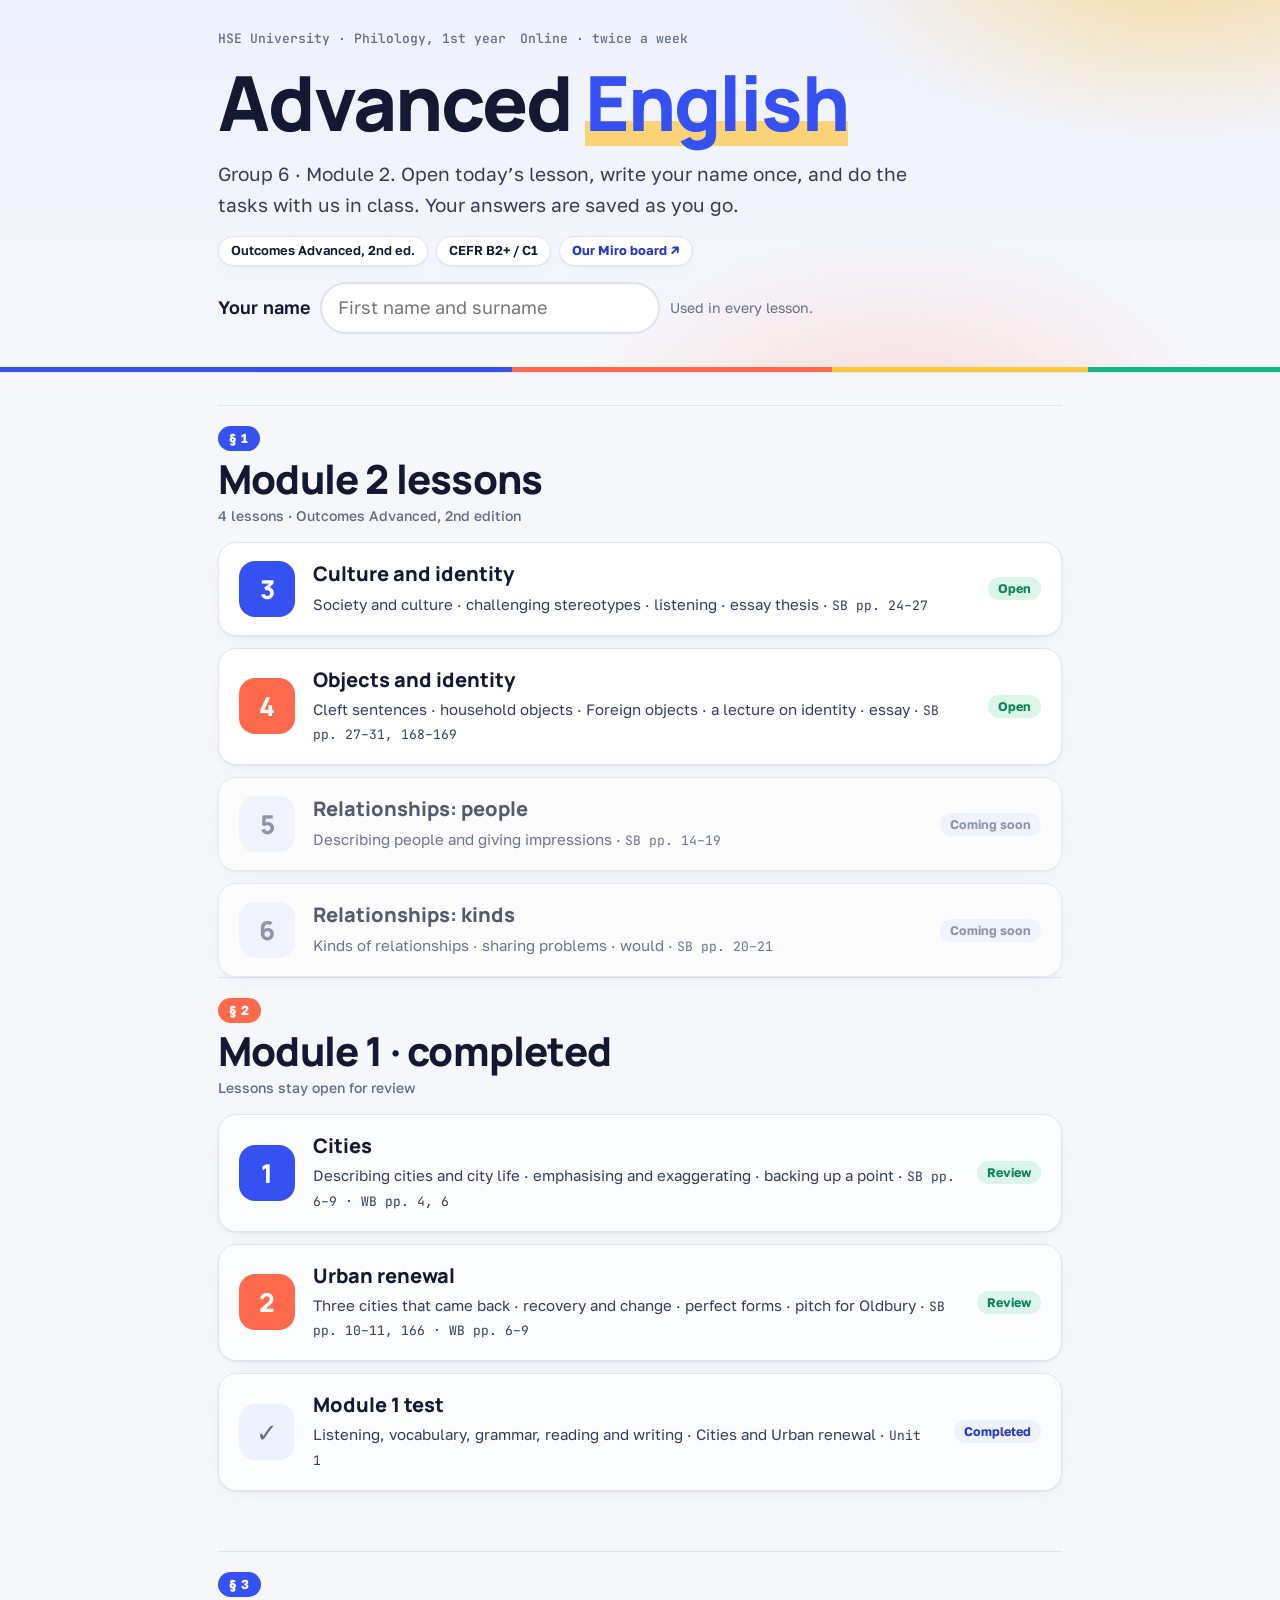
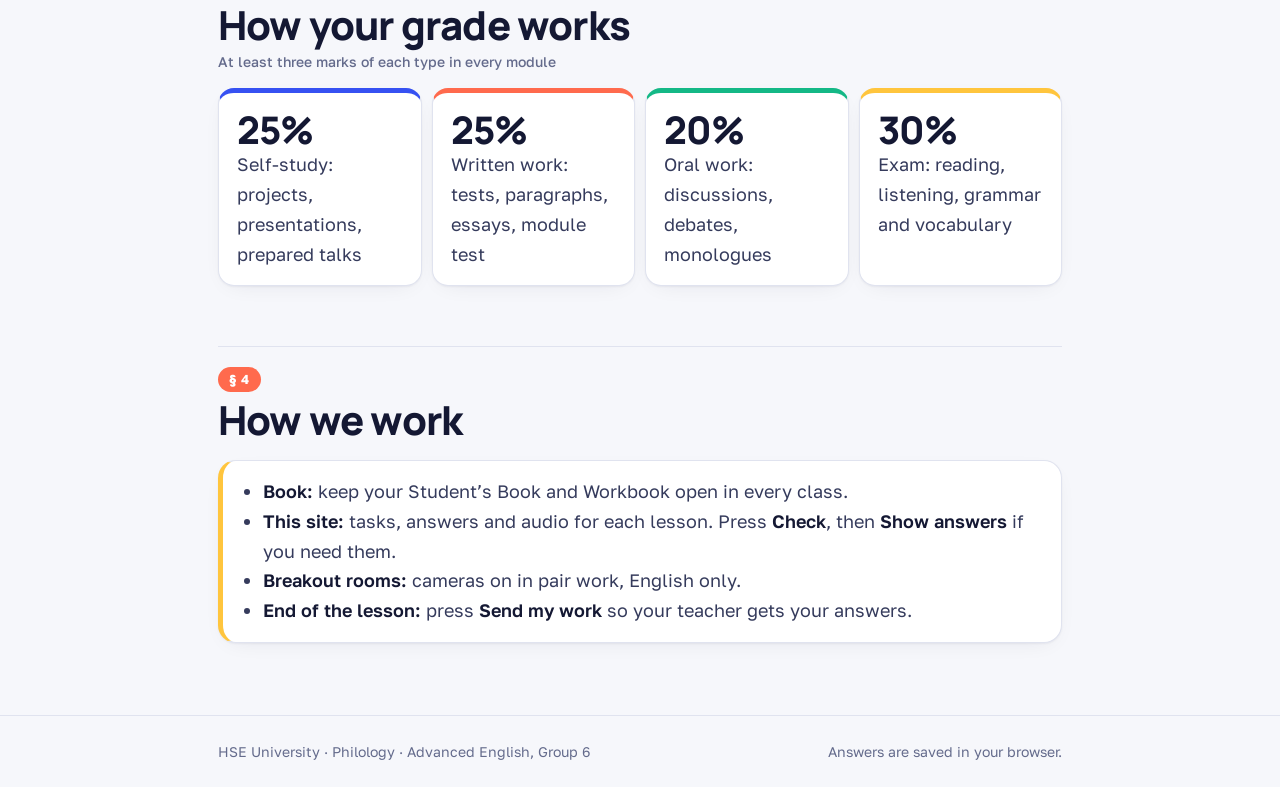
==== index.html @ 85c8b623 "Lesson 4, Listening section: add audio 9 (eight phrases with thing, SB p. 31 ex. 7) with jump-to-phr" ====
<!doctype html>
<html lang="en">
<head>
<meta charset="utf-8">
<meta name="viewport" content="width=device-width,initial-scale=1,viewport-fit=cover">
<meta name="robots" content="noindex,nofollow">
<title>Advanced English · Group 6</title>
<link rel="preconnect" href="https://fonts.googleapis.com">
<link rel="preconnect" href="https://fonts.gstatic.com" crossorigin>
<link rel="stylesheet" href="https://fonts.googleapis.com/css2?family=Manrope:wght@500;700;800&family=Golos+Text:wght@400;500;600;700&family=JetBrains+Mono:wght@500;600&display=swap">
<link rel="stylesheet" href="assets/style.css?v=202611121239">
</head>
<body>
<header class="hero"><div class="wrap">
  <div class="crumbs"><span id="org"></span><span>Online · twice a week</span></div>
  <h1>Advanced <em>English</em></h1>
  <p class="sum">Group 6 · Module 2. Open today’s lesson, write your name once, and do the tasks with us in class. Your answers are saved as you go.</p>
  <div class="chips"><span class="chip">Outcomes Advanced, 2nd ed.</span><span class="chip">CEFR B2+ / C1</span><span class="chip" id="miro-chip"></span></div>
  <div class="who"><label for="student-name">Your name</label><input id="student-name" placeholder="First name and surname" autocomplete="name"><span class="hint">Used in every lesson.</span></div>
</div></header>

<main><div class="wrap">
  <div id="modules"></div>

  <section class="sec" id="grade">
    <div class="sec-head"><span class="no">§ 3</span><h2>How your grade works</h2><span class="meta">At least three marks of each type in every module</span></div>
    <div class="grade">
      <div><b>25%</b>Self-study: projects, presentations, prepared talks</div>
      <div><b>25%</b>Written work: tests, paragraphs, essays, module test</div>
      <div><b>20%</b>Oral work: discussions, debates, monologues</div>
      <div><b>30%</b>Exam: reading, listening, grammar and vocabulary</div>
    </div>
  </section>

  <section class="sec" id="how">
    <div class="sec-head"><span class="no">§ 4</span><h2>How we work</h2></div>
    <div class="rule"><ul>
      <li><em>Book:</em> keep your Student’s Book and Workbook open in every class.</li>
      <li><em>This site:</em> tasks, answers and audio for each lesson. Press <em>Check</em>, then <em>Show answers</em> if you need them.</li>
      <li><em>Breakout rooms:</em> cameras on in pair work, English only.</li>
      <li><em>End of the lesson:</em> press <em>Send my work</em> so your teacher gets your answers.</li>
    </ul></div>
  </section>
</div></main>

<footer><div class="wrap"><span>HSE University · Philology · Advanced English, Group 6</span><span>Answers are saved in your browser.</span></div></footer>

<script src="assets/config.js?v=202611121239"></script>
<script src="assets/course.js?v=202611121239"></script>
<script>
(function () {
  var CFG = window.SITE_CONFIG || {}, C = window.COURSE || { lessons: [] };
  document.getElementById('org').textContent = CFG.org || '';
  var chip = document.getElementById('miro-chip');
  if (CFG.miroBoard) chip.innerHTML = '<a href="' + CFG.miroBoard + '" target="_blank" rel="noopener">Our Miro board ↗</a>'; else chip.hidden = true;
  var box = document.getElementById('modules');
  var TAGS = { ready: 'Open', review: 'Review', done: 'Completed', soon: 'Coming soon' };
  (C.modules || [{ name: C.module || 'Lessons', lessons: C.lessons || [] }]).forEach(function (m, i) {
    var sec = document.createElement('section');
    sec.className = 'sec' + (m.state === 'completed' ? ' past' : ''); sec.id = 'module-' + (m.id || i + 1);
    sec.innerHTML = '<div class="sec-head"><span class="no">§ ' + (i + 1) + '</span><h2>' + m.name + (m.state === 'completed' ? ' · completed' : ' lessons') +
      '</h2><span class="meta">' + (m.meta || (m.lessons.length + ' lessons · ' + C.book)) + '</span></div><ol class="lessons"></ol>';
    var list = sec.querySelector('ol');
    m.lessons.forEach(function (l) {
      var li = document.createElement('li');
      var inner = '<span class="num">' + l.n + '</span><span class="title">' + l.title + '</span>' +
        '<span class="tag' + (l.status === 'done' ? ' done' : '') + '">' + (TAGS[l.status] || '') + '</span>' +
        '<span class="topic">' + l.topic + ' · <span class="mono" style="font-size:13px">' + l.pages + '</span></span>';
      var open = (l.status === 'ready' || l.status === 'review') && l.slug;
      li.innerHTML = open ? '<a href="lessons/' + l.slug + '/">' + inner + '</a>' : '<div class="soon' + (l.status === 'done' ? ' done' : '') + '">' + inner + '</div>';
      list.appendChild(li);
    });
    box.appendChild(sec);
  });
  var n = document.getElementById('student-name');
  try { n.value = localStorage.getItem('ae6:name') || ''; } catch (e) {}
  n.addEventListener('input', function () { try { localStorage.setItem('ae6:name', n.value); } catch (e) {} });
})();
</script>
</body>
</html>
---- assets/style.css ----
/* Advanced English · Group 6 — redesign, November 2026
   Light, low-glare page (cool off-white) with bright accents: electric blue for actions,
   coral, sunflower and mint as secondary signals. Type: Manrope (headings) + Golos Text (body),
   both with full Cyrillic and large, open letterforms for on-screen reading. */
:root{
  --bg:#F6F7FB; --surface:#FFFFFF; --ink:#141833; --body:#353B5C; --muted:#646B8C; --line:#E0E3EF;
  --primary:#3651F2; --primary-ink:#2638C9; --on-primary:#FFFFFF;
  --coral:#FF6A4D; --coral-ink:#C93D22; --sun:#FFC53D; --mint:#14B886; --violet:#8A5CF6;
  --sage:#D9DFFF; --sage-f:#EEF1FF; --butter:#FFE27A; --on-butter:#141833; --rose-f:#FFEEE8;
  --ok:#0B8457; --ok-bg:#DCF5EA; --bad:#D23C25; --bad-bg:#FFE5DF;
  --f-display:"Manrope",system-ui,-apple-system,"Segoe UI",sans-serif;
  --f-body:"Golos Text",system-ui,-apple-system,"Segoe UI",Roboto,sans-serif;
  --f-mono:"JetBrains Mono",ui-monospace,Menlo,Consolas,monospace;
  --r:18px; --shadow:0 1px 2px rgba(20,24,51,.05),0 6px 24px -12px rgba(20,24,51,.12);
  color-scheme:light;
}
@media (prefers-color-scheme: dark){:root:not([data-theme="light"]){
  --bg:#12142A; --surface:#1B1E3A; --ink:#F1F2FA; --body:#CDD0E6; --muted:#9499BC; --line:#2D3156;
  --primary:#7D8FFF; --primary-ink:#A3B0FF; --on-primary:#10132B;
  --coral:#FF8A70; --coral-ink:#FFA48F; --sun:#FFD066; --mint:#45D6A6; --violet:#B194FF;
  --sage:#33386A; --sage-f:#232750; --butter:#6A5718; --on-butter:#FFF3C4; --rose-f:#3A2530;
  --ok:#5FE0AE; --ok-bg:#163A2E; --bad:#FF907C; --bad-bg:#42221F; --shadow:none; color-scheme:dark}}
:root[data-theme="dark"]{
  --bg:#12142A; --surface:#1B1E3A; --ink:#F1F2FA; --body:#CDD0E6; --muted:#9499BC; --line:#2D3156;
  --primary:#7D8FFF; --primary-ink:#A3B0FF; --on-primary:#10132B;
  --coral:#FF8A70; --coral-ink:#FFA48F; --sun:#FFD066; --mint:#45D6A6; --violet:#B194FF;
  --sage:#33386A; --sage-f:#232750; --butter:#6A5718; --on-butter:#FFF3C4; --rose-f:#3A2530;
  --ok:#5FE0AE; --ok-bg:#163A2E; --bad:#FF907C; --bad-bg:#42221F; --shadow:none; color-scheme:dark}

*{box-sizing:border-box}
html{scroll-behavior:smooth;-webkit-text-size-adjust:100%}
body{margin:0;background:var(--bg);color:var(--body);font:18px/1.65 var(--f-body);-webkit-font-smoothing:antialiased}
img{max-width:100%}
[hidden]{display:none!important}
.wrap{max-width:880px;margin:0 auto;padding-left:max(18px,env(safe-area-inset-left,0px));padding-right:max(18px,env(safe-area-inset-right,0px))}
h1,h2,h3{color:var(--ink);text-wrap:balance;margin:0}
a{color:var(--primary-ink);text-underline-offset:3px}
button,input,select,textarea{font:inherit;color:inherit}
:focus-visible{outline:3px solid var(--primary);outline-offset:2px;border-radius:6px}
.mono{font-family:var(--f-mono)}

/* ---------- hero ---------- */
.hero{position:relative;overflow:hidden;background:radial-gradient(520px 260px at 92% -10%,color-mix(in srgb,var(--sun) 45%,transparent),transparent 70%),radial-gradient(480px 300px at 70% 120%,color-mix(in srgb,var(--coral) 22%,transparent),transparent 70%),linear-gradient(180deg,var(--sage-f),var(--bg));border-bottom:1px solid var(--line)}
.hero::after{content:"";position:absolute;left:0;right:0;bottom:0;height:5px;background:linear-gradient(90deg,var(--primary) 0 40%,var(--coral) 40% 65%,var(--sun) 65% 85%,var(--mint) 85%)}
.hero .wrap{position:relative;padding-block:30px 38px;display:grid;gap:16px}
.crumbs{display:flex;flex-wrap:wrap;gap:6px 14px;font:500 13px/1.4 var(--f-mono);color:var(--muted)}
.crumbs a{color:var(--muted)}
.hero h1{font:800 clamp(40px,8.5vw,76px)/1.02 var(--f-display);letter-spacing:-.025em}
.hero h1 em{font-style:normal;color:var(--primary);background:linear-gradient(transparent 68%,color-mix(in srgb,var(--sun) 70%,transparent) 68% 92%,transparent 92%)}
.hero .sum{margin:0;max-width:60ch;font-size:19px;color:var(--body)}
.chips{display:flex;flex-wrap:wrap;gap:8px}
.chip{display:inline-flex;align-items:center;padding:6px 12px;border-radius:999px;background:var(--surface);border:1px solid var(--line);font:600 13px/1.2 var(--f-body);color:var(--ink);box-shadow:var(--shadow)}
.chip a{text-decoration:none;font-weight:700}
.who{display:flex;flex-wrap:wrap;gap:10px;align-items:center}
.who label{font-weight:600;color:var(--ink)}
.who input{background:var(--surface);color:var(--ink);border:2px solid var(--line);border-radius:999px;padding:9px 16px;min-width:0;width:min(340px,100%)}
.who input:focus{border-color:var(--primary);outline:none}
.who .hint{font-size:14px;color:var(--muted)}

/* ---------- sticky bar ---------- */
body::before{content:"";position:fixed;inset:0 0 auto;height:env(safe-area-inset-top,0px);z-index:10;background:var(--surface)}
.bar{position:sticky;top:env(safe-area-inset-top,0px);z-index:5;background:var(--surface);border-bottom:1px solid var(--line)}
.bar .row{display:flex;align-items:center;gap:12px;padding-block:9px;flex-wrap:wrap}
.meter{display:flex;align-items:center;gap:10px;min-width:0;flex:1 1 200px}
.meter .track{flex:1;height:8px;background:var(--sage-f);border-radius:99px;overflow:hidden;min-width:70px}
.meter .fill{height:100%;width:0;background:linear-gradient(90deg,var(--primary),var(--violet));border-radius:99px;transition:width .4s}
.meter b{font:600 14px var(--f-body);color:var(--ink);font-variant-numeric:tabular-nums;white-space:nowrap}
.sync{font:500 12px var(--f-mono);padding:4px 10px;border-radius:999px;background:var(--sage-f);color:var(--muted);white-space:nowrap}
.sync.on{background:var(--ok-bg);color:var(--ok)}
.sync{font-family:var(--f-body);font-weight:600}
.toggle{border:1.5px solid var(--line);background:var(--surface);border-radius:999px;padding:6px 13px;font-weight:600;font-size:14px;cursor:pointer;color:var(--ink)}
.toggle[aria-pressed="true"]{background:var(--ink);color:var(--surface);border-color:var(--ink)}
.bar .nav{display:flex;flex-wrap:nowrap;gap:6px;overflow-x:auto;padding-block:0 9px;scrollbar-width:thin}
.bar .nav a{flex:none;text-decoration:none;color:var(--ink);font:600 13.5px var(--f-body);padding:6px 13px;border-radius:999px;background:var(--sage-f)}
.bar .nav a:hover{background:var(--primary);color:var(--on-primary)}

/* ---------- sections ---------- */
main .wrap{padding-block:32px 72px;display:grid;gap:60px}
.sec{display:grid;gap:18px;scroll-margin-top:110px;min-width:0}
.sec-head{display:grid;gap:6px;border-top:1px solid var(--line);padding-top:20px}
.sec-head .no{justify-self:start;font:700 13px/1 var(--f-body);letter-spacing:.04em;color:var(--on-primary);background:var(--primary);padding:6px 11px;border-radius:999px}
.sec:nth-of-type(4n+2) .sec-head .no{background:var(--coral);color:#fff}
.sec:nth-of-type(4n+3) .sec-head .no{background:var(--mint);color:#06281C}
.sec:nth-of-type(4n+4) .sec-head .no{background:var(--sun);color:#2B2100}
.sec-head h2{font:800 clamp(28px,5vw,40px)/1.1 var(--f-display);letter-spacing:-.02em}
.sec-head .meta{font:500 14px var(--f-body);color:var(--muted)}
.lead{margin:0;max-width:65ch}

.map{display:grid;grid-template-columns:repeat(auto-fill,minmax(200px,1fr));gap:10px;list-style:none;padding:0;margin:0}
.map a{display:grid;gap:4px;padding:14px 16px;border-radius:14px;background:var(--surface);border:1px solid var(--line);box-shadow:var(--shadow);border-top:4px solid var(--primary);text-decoration:none;color:var(--body);height:100%}
.map a:hover{border-color:var(--primary);transform:translateY(-1px)}
.map li:nth-child(4n+2) a{border-top-color:var(--coral)}.map li:nth-child(4n+3) a{border-top-color:var(--mint)}.map li:nth-child(4n+4) a{border-top-color:var(--sun)}
.map .t{font:600 12.5px var(--f-mono);color:var(--primary-ink);font-variant-numeric:tabular-nums}
.map .n{color:var(--ink);font-weight:600;line-height:1.3}
.map .ext a{background:transparent;border-style:dashed}

.rule{background:var(--surface);border:1px solid var(--line);border-left:5px solid var(--sun);box-shadow:var(--shadow);border-radius:var(--r);padding:16px 20px;display:grid;gap:8px}
.rule h3{font:800 18px var(--f-display)}
.rule p{margin:0}
.rule ul,.rule ol{margin:0;padding-left:20px}
.rule em{color:var(--ink);font-style:normal;font-weight:600}
.dialogue{display:grid;gap:4px;font-size:16px}
.dialogue b{color:var(--primary-ink);display:inline-block;min-width:22px}

.tnote{display:none;background:var(--rose-f);border-radius:12px;padding:12px 16px;font-size:15.5px;color:var(--ink)}
.tnote{border-left:5px solid var(--coral)}
.tnote::before{content:"Преподавателю";display:block;font:700 11.5px var(--f-body);letter-spacing:.08em;text-transform:uppercase;color:var(--coral-ink);margin-bottom:4px}
body.teacher .tnote{display:block}
.tnote p{margin:.25em 0}

/* ---------- audio ---------- */
.audio{background:var(--surface);border:1px solid var(--line);border-radius:var(--r);padding:16px 20px;display:grid;gap:10px}
.audio .top{display:flex;flex-wrap:wrap;gap:6px 12px;align-items:baseline}
.audio h3{font:600 17px var(--f-body)}
.audio audio{width:100%}
.audio .ctrl{display:flex;flex-wrap:wrap;gap:8px;align-items:center}
.audio .ctrl .btn{padding:7px 14px;font-size:14px}
.audio .ctrl .btn[aria-pressed="true"]{background:var(--primary);color:var(--on-primary)}

/* ---------- exercise cards ---------- */
.ex{background:var(--surface);border:1px solid var(--line);border-radius:var(--r);padding:22px;box-shadow:var(--shadow);display:grid;gap:14px;min-width:0}
.ex-head{display:flex;flex-wrap:wrap;gap:6px 12px;align-items:baseline}
.src{font:600 12.5px var(--f-mono);letter-spacing:.01em;background:var(--sage-f);color:var(--primary-ink);padding:4px 10px;border-radius:8px}
.ex-head h3{font:800 19px/1.3 var(--f-display);letter-spacing:-.01em}
.mode{font-size:14px;font-weight:600;color:var(--coral-ink);margin-left:auto}
.instr{margin:0}
.example{color:var(--muted)}
.example u{text-decoration-color:var(--primary);text-decoration-thickness:2px}
.bank{display:flex;flex-wrap:wrap;gap:6px}
.bank span{padding:4px 11px;border-radius:999px;background:color-mix(in srgb,var(--sun) 30%,var(--surface));border:1px solid color-mix(in srgb,var(--sun) 70%,transparent);color:var(--ink);font-weight:500;font-size:15px;transition:opacity .2s}
.bank span.used{opacity:.45;text-decoration:line-through}
.items{list-style:none;margin:0;padding:0;display:grid;gap:10px}
.items li{display:flex;gap:10px;align-items:baseline;line-height:2}
.items li .txt{min-width:0;flex:1}
.items .n{font:500 13px var(--f-mono);color:var(--muted);flex:none;min-width:22px;font-variant-numeric:tabular-nums}
.items li.h{font:700 13px var(--f-body);color:var(--coral-ink);letter-spacing:.06em;text-transform:uppercase;margin-top:6px;line-height:1.4}
.items .hint{color:var(--muted);font-size:14.5px}
select.f,input.f{border:0;border-bottom:2px solid var(--primary);background:var(--sage-f);border-radius:6px 6px 0 0;padding:1px 8px;max-width:100%;color:var(--ink);font-weight:500}
input.f{width:12em}
input.f.wide{width:17em}
.f.ok,.grp.ok{border-color:var(--ok)!important;background:var(--ok-bg)!important}
.f.bad,.grp.bad{border-color:var(--bad)!important;background:var(--bad-bg)!important}
.key{display:none;font:600 13.5px var(--f-body);background:var(--butter);color:var(--on-butter);padding:1px 8px;border-radius:6px;margin-left:4px}
.key.note{font-weight:400}
.show-keys .key{display:inline}
.opts{display:grid;gap:6px;margin:0;padding:12px 14px;background:var(--sage-f);border-radius:12px;list-style:none;font-size:15.5px}
.opts b{color:var(--primary-ink);margin-right:6px}
.grp{display:inline-flex;flex-wrap:wrap;gap:4px;border:1.5px solid transparent;border-radius:10px;padding:2px;vertical-align:middle}
.grp label{cursor:pointer;position:relative}
.grp input{position:absolute;opacity:0;pointer-events:none}
.grp span{display:inline-block;padding:0 10px;border-radius:8px;background:var(--sage-f);color:var(--ink);line-height:1.9;font-weight:500;font-size:15px}
.grp input:checked+span{background:var(--primary);color:var(--on-primary)}
.grp input:focus-visible+span{outline:3px solid var(--primary);outline-offset:1px}
.words.grp{display:inline;border:0;padding:2px 4px}
.words.grp span{padding:0 3px;background:transparent;font-weight:400;font-size:inherit;line-height:2}
.words.grp label:hover span{background:var(--sage-f)}
.words.grp input:checked+span{background:var(--primary);color:var(--on-primary)}
.prompt{display:grid;gap:6px}
.prompt>label{color:var(--ink);font-weight:500}
textarea{width:100%;border:1.5px solid var(--line);border-radius:12px;padding:10px 12px;background:var(--bg);color:var(--ink);resize:vertical;min-height:3.2em;line-height:1.5}
textarea:focus{border-color:var(--primary);outline:none}
.pills{display:flex;flex-wrap:wrap;gap:6px;font-size:13px}
.pills:empty{display:none}
.pills span{padding:2px 9px;border-radius:99px;border:1px dashed var(--line);color:var(--muted)}
.pills span.on{background:var(--sage);border:1px solid var(--sage);color:var(--ink);font-weight:600}
.pills .lbl{border:0;padding-left:0}
.pills .good{color:var(--ok);font-weight:600}
.check{display:flex;gap:8px;align-items:baseline;font-weight:400!important}
.model{display:none;background:var(--sage-f);border-radius:12px;padding:12px 16px;font-size:15.5px}
.model.open{display:block}
.model p,.model ul{margin:.3em 0}
.model ul{padding-left:20px}
.actions{display:flex;flex-wrap:wrap;gap:8px;align-items:center}
.btn{border:0;border-radius:999px;padding:10px 19px;font-weight:700;text-decoration:none;display:inline-flex;align-items:center;cursor:pointer;font-size:15px;background:var(--sage-f);color:var(--ink)}
.btn.primary{background:var(--primary);color:var(--on-primary);box-shadow:0 6px 16px -8px var(--primary)}
.btn:hover{filter:brightness(1.05)}
.btn:disabled{opacity:.45;cursor:not-allowed}
.score{font-weight:600;color:var(--ink);font-variant-numeric:tabular-nums}
.score.full{color:var(--ok)}
.sent{font-size:13.5px;color:var(--muted)}
.sent.ok{color:var(--ok)}

/* budget planner */
.budget{display:grid;gap:8px}
.brow{display:grid;grid-template-columns:auto 1fr auto auto;gap:8px 12px;align-items:center;padding:10px 12px;border:1px solid var(--line);border-radius:12px;background:var(--bg)}
.brow .idea{min-width:0;color:var(--ink)}
.brow select,.brow input{border:1.5px solid var(--line);border-radius:8px;background:var(--surface);color:var(--ink);padding:4px 6px}
.brow input{width:6.5em;text-align:right;font-variant-numeric:tabular-nums}
.brow .lbl{font:500 11px var(--f-mono);color:var(--muted);display:block}
.total{display:flex;flex-wrap:wrap;gap:10px;align-items:center;font-weight:600;color:var(--ink);font-variant-numeric:tabular-nums}
.total .track{flex:1 1 160px;height:10px;border-radius:99px;background:var(--sage-f);overflow:hidden}
.total .fill{height:100%;width:0;background:var(--primary);transition:width .3s}
.total.over .fill{background:var(--bad)}
.total.over{color:var(--bad)}
@media (max-width:620px){.brow{grid-template-columns:auto 1fr}.brow .idea{grid-column:2}.brow>div:nth-child(3),.brow>div:nth-child(4){grid-column:span 1}}

/* words table */
.tablebox{overflow-x:auto;border:1px solid var(--line);border-radius:var(--r);background:var(--surface)}
table{border-collapse:collapse;width:100%;min-width:640px;font-size:15.5px}
th,td{text-align:left;padding:10px 14px;border-bottom:1px solid var(--line);vertical-align:top}
th{font:700 12px var(--f-body);letter-spacing:.06em;text-transform:uppercase;color:var(--muted);background:var(--sage-f)}
td:first-child{color:var(--ink);font-weight:600}
tr:last-child td{border-bottom:0}
.hide-ru td.ru span{background:var(--sage);color:transparent;border-radius:4px;cursor:pointer}
.hide-ru td.ru span.peek{color:inherit;background:transparent}
.tools{display:flex;flex-wrap:wrap;gap:8px;align-items:center}

.cando{list-style:none;padding:0;margin:0;display:grid;gap:12px}
.cando li{display:grid;gap:8px;background:var(--surface);border:1px solid var(--line);border-radius:14px;padding:14px 16px}
.cando .q{color:var(--ink);font-weight:500}
.copyout{display:none;width:100%;min-height:200px;font:13px/1.5 var(--f-mono)}
.copyout.open{display:block}
.status{font-size:14.5px;font-weight:600;color:var(--ok)}
.status.warn{color:var(--bad)}

footer{border-top:1px solid var(--line)}
footer .wrap{padding-block:24px;font-size:14px;color:var(--muted);display:flex;flex-wrap:wrap;gap:12px;justify-content:space-between;align-items:center}

/* ---------- course home ---------- */
.lessons{list-style:none;margin:0;padding:0;display:grid;gap:12px}
.lessons li a,.lessons li .soon{display:grid;grid-template-columns:auto 1fr auto;gap:4px 18px;align-items:center;padding:18px 20px;border-radius:var(--r);background:var(--surface);border:1px solid var(--line);box-shadow:var(--shadow);text-decoration:none;color:var(--body)}
.lessons li a:hover{border-color:var(--primary);transform:translateY(-2px)}
.lessons li a{transition:transform .15s,border-color .15s}
.lessons .num{grid-row:span 2;display:grid;place-items:center;width:56px;height:56px;border-radius:16px;font:800 26px/1 var(--f-display);color:var(--on-primary);background:var(--primary)}
.lessons li:nth-child(4n+2) .num{background:var(--coral);color:#fff}.lessons li:nth-child(4n+3) .num{background:var(--mint);color:#06281C}.lessons li:nth-child(4n+4) .num{background:var(--sun);color:#2B2100}
.lessons .soon .num{background:var(--sage-f)!important;color:var(--muted)!important}
.lessons .title{font:800 20px/1.3 var(--f-display);color:var(--ink)}
.lessons .topic{font-size:15px;grid-column:2}
.lessons .tag{grid-row:span 2;font:700 12.5px var(--f-body);padding:4px 10px;border-radius:999px;background:var(--ok-bg);color:var(--ok);white-space:nowrap}
.lessons .soon{opacity:.7;background:transparent;border-style:dashed}
.lessons .soon .tag{background:var(--sage-f);color:var(--muted)}
.grade{display:grid;grid-template-columns:repeat(auto-fit,minmax(170px,1fr));gap:10px}
.grade div{background:var(--surface);border:1px solid var(--line);border-radius:16px;padding:16px 18px;box-shadow:var(--shadow);border-top:5px solid var(--primary)}
.grade div:nth-child(2){border-top-color:var(--coral)}.grade div:nth-child(3){border-top-color:var(--mint)}.grade div:nth-child(4){border-top-color:var(--sun)}
.grade b{display:block;font:800 38px/1.1 var(--f-display);color:var(--ink);letter-spacing:-.02em}

@media (max-width:560px){.mode{margin-left:0;width:100%}.ex{padding:16px}body{font-size:16px}.lessons .tag{grid-column:2;grid-row:auto;justify-self:start}}
@media (prefers-reduced-motion:reduce){*{transition:none!important;scroll-behavior:auto!important}}

/* ---------- additions (redesign) ---------- */
.lead{font-size:19px}
.frames,.rule ul.frames{display:flex;flex-wrap:wrap;gap:8px;margin:0;padding:0;list-style:none}
.frames li{padding:6px 12px;border-radius:12px;background:var(--sage-f);border:1px dashed var(--primary);color:var(--ink);font-weight:500}
.callout{border-radius:var(--r);padding:16px 20px;background:color-mix(in srgb,var(--mint) 14%,var(--surface));border:1px solid color-mix(in srgb,var(--mint) 45%,transparent);display:grid;gap:6px}
.callout h3{font:800 18px var(--f-display)}
.callout p{margin:0}
@media (prefers-reduced-motion:reduce){.map a:hover,.lessons li a:hover{transform:none}}

/* ---------- modules on the home page ---------- */
.sec.past .lessons li a,.sec.past .lessons li .soon{background:color-mix(in srgb,var(--surface) 70%,var(--bg))}
.lessons .tag.done{background:var(--sage-f);color:var(--primary-ink)}
.lessons li .soon.done{opacity:1;border-style:solid}
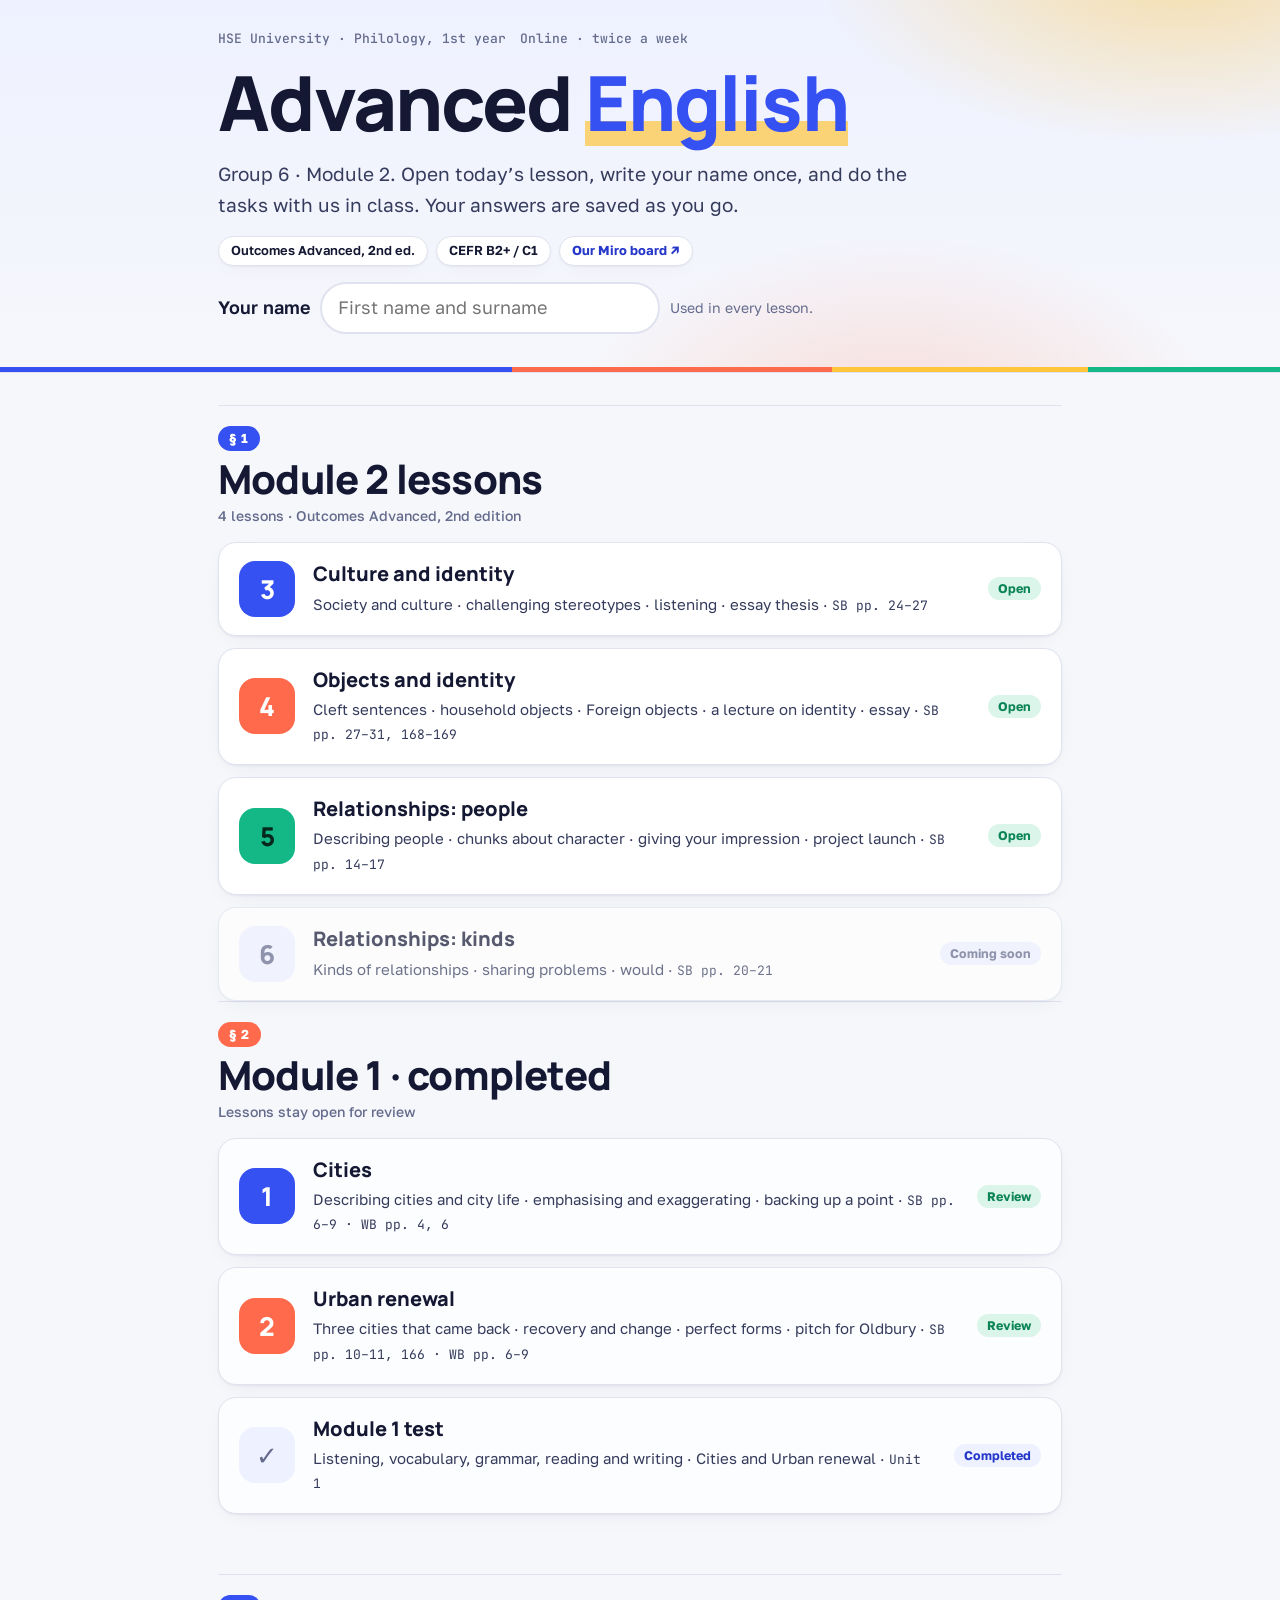
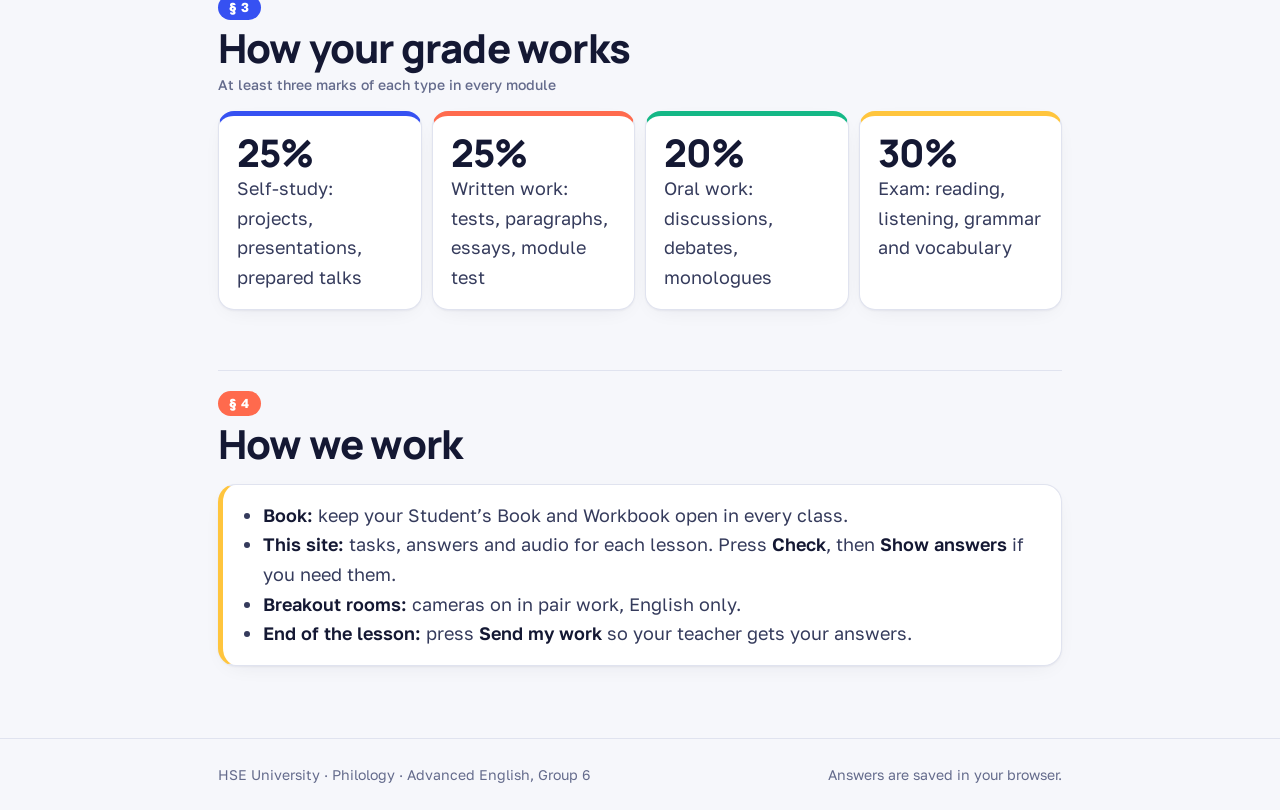
==== commit 17cae219: "Lesson 5 Relationships: people (SB pp. 14-17): describing people, chunks about character, giving you" ====
--- a/index.html
+++ b/index.html
@@ -8,7 +8,7 @@
 <link rel="preconnect" href="https://fonts.googleapis.com">
 <link rel="preconnect" href="https://fonts.gstatic.com" crossorigin>
 <link rel="stylesheet" href="https://fonts.googleapis.com/css2?family=Manrope:wght@500;700;800&family=Golos+Text:wght@400;500;600;700&family=JetBrains+Mono:wght@500;600&display=swap">
-<link rel="stylesheet" href="assets/style.css?v=202611121239">
+<link rel="stylesheet" href="assets/style.css?v=202611162200">
 </head>
 <body>
 <header class="hero"><div class="wrap">
@@ -45,8 +45,8 @@
 
 <footer><div class="wrap"><span>HSE University · Philology · Advanced English, Group 6</span><span>Answers are saved in your browser.</span></div></footer>
 
-<script src="assets/config.js?v=202611121239"></script>
-<script src="assets/course.js?v=202611121239"></script>
+<script src="assets/config.js?v=202611162200"></script>
+<script src="assets/course.js?v=202611162200"></script>
 <script>
 (function () {
   var CFG = window.SITE_CONFIG || {}, C = window.COURSE || { lessons: [] };
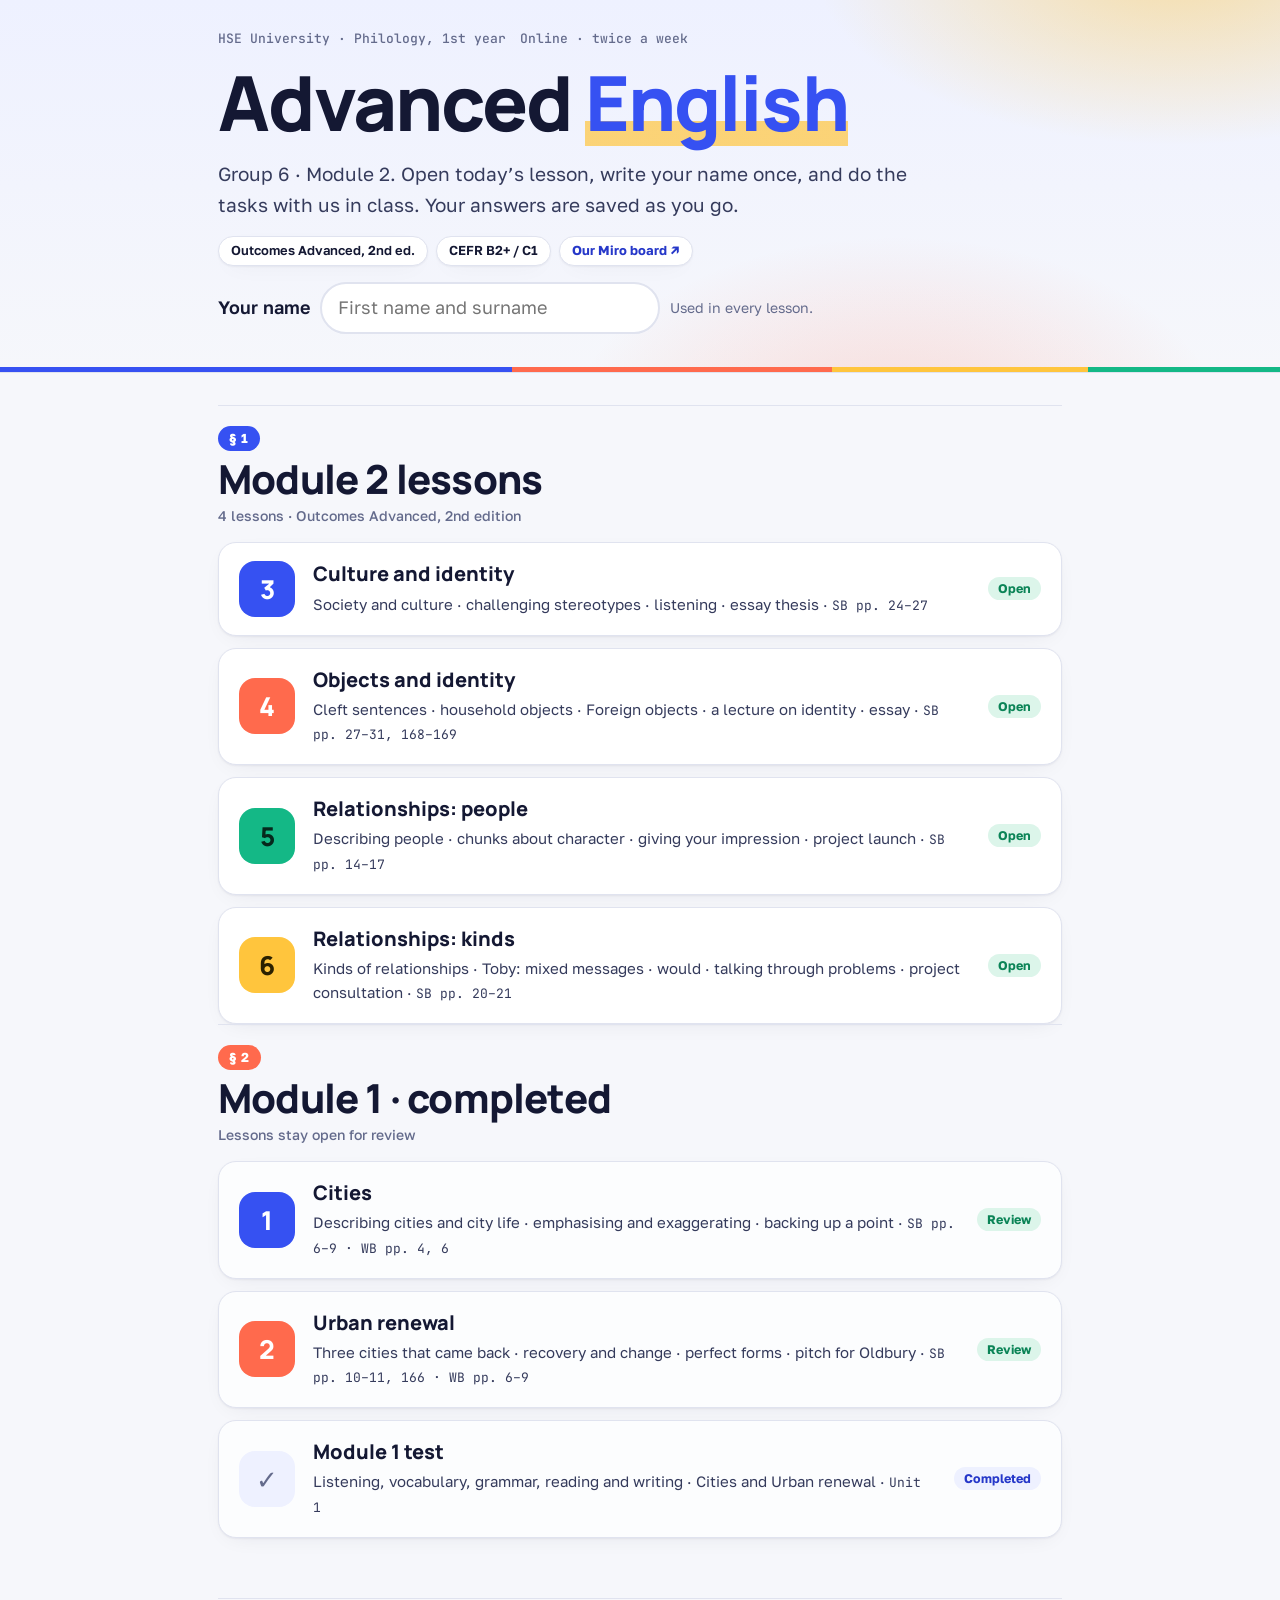
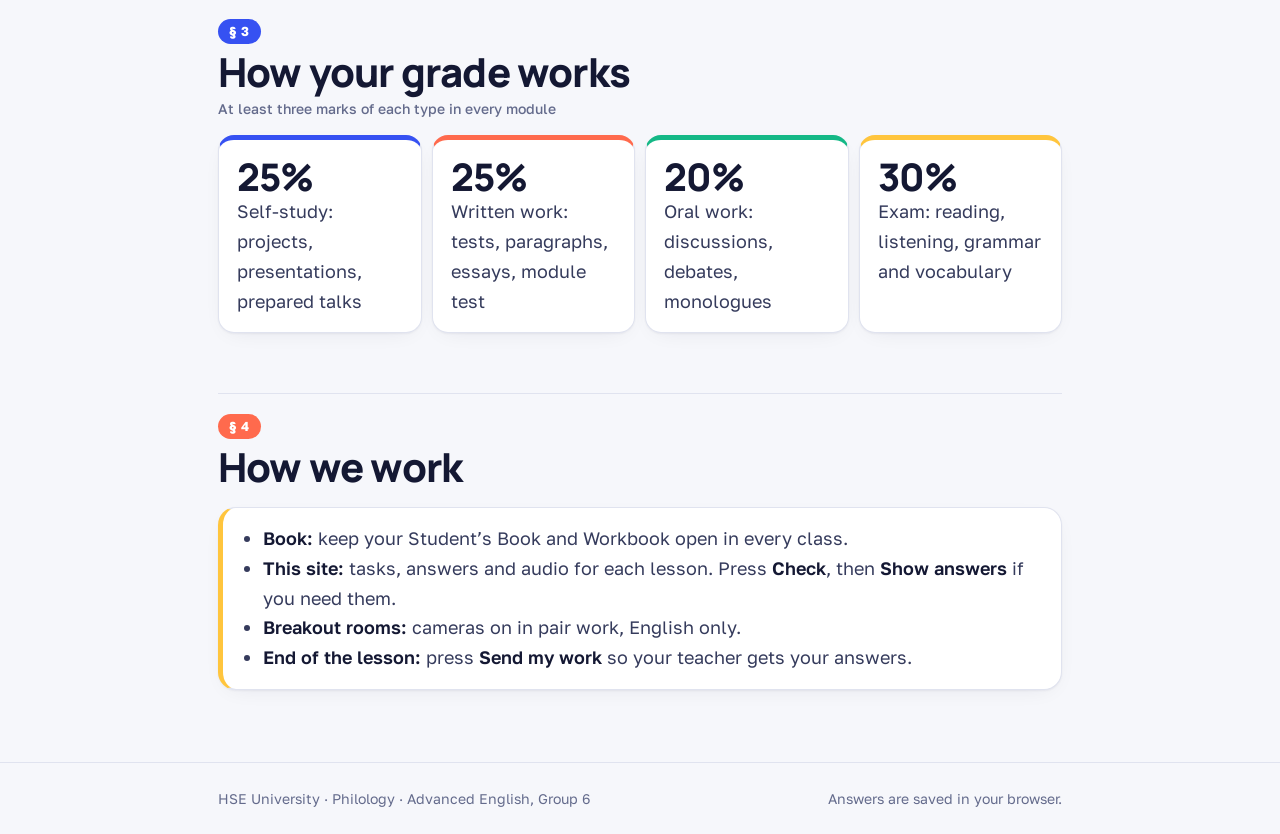
==== commit a5eb37a8: "Lesson 6: kinds of relationships, Audio 6, would; hide answers from students (teacher mode only) Co-" ====
--- a/index.html
+++ b/index.html
@@ -8,7 +8,7 @@
 <link rel="preconnect" href="https://fonts.googleapis.com">
 <link rel="preconnect" href="https://fonts.gstatic.com" crossorigin>
 <link rel="stylesheet" href="https://fonts.googleapis.com/css2?family=Manrope:wght@500;700;800&family=Golos+Text:wght@400;500;600;700&family=JetBrains+Mono:wght@500;600&display=swap">
-<link rel="stylesheet" href="assets/style.css?v=202611162200">
+<link rel="stylesheet" href="assets/style.css?v=202611180902">
 </head>
 <body>
 <header class="hero"><div class="wrap">
@@ -45,8 +45,8 @@
 
 <footer><div class="wrap"><span>HSE University · Philology · Advanced English, Group 6</span><span>Answers are saved in your browser.</span></div></footer>
 
-<script src="assets/config.js?v=202611162200"></script>
-<script src="assets/course.js?v=202611162200"></script>
+<script src="assets/config.js?v=202611180902"></script>
+<script src="assets/course.js?v=202611180902"></script>
 <script>
 (function () {
   var CFG = window.SITE_CONFIG || {}, C = window.COURSE || { lessons: [] };
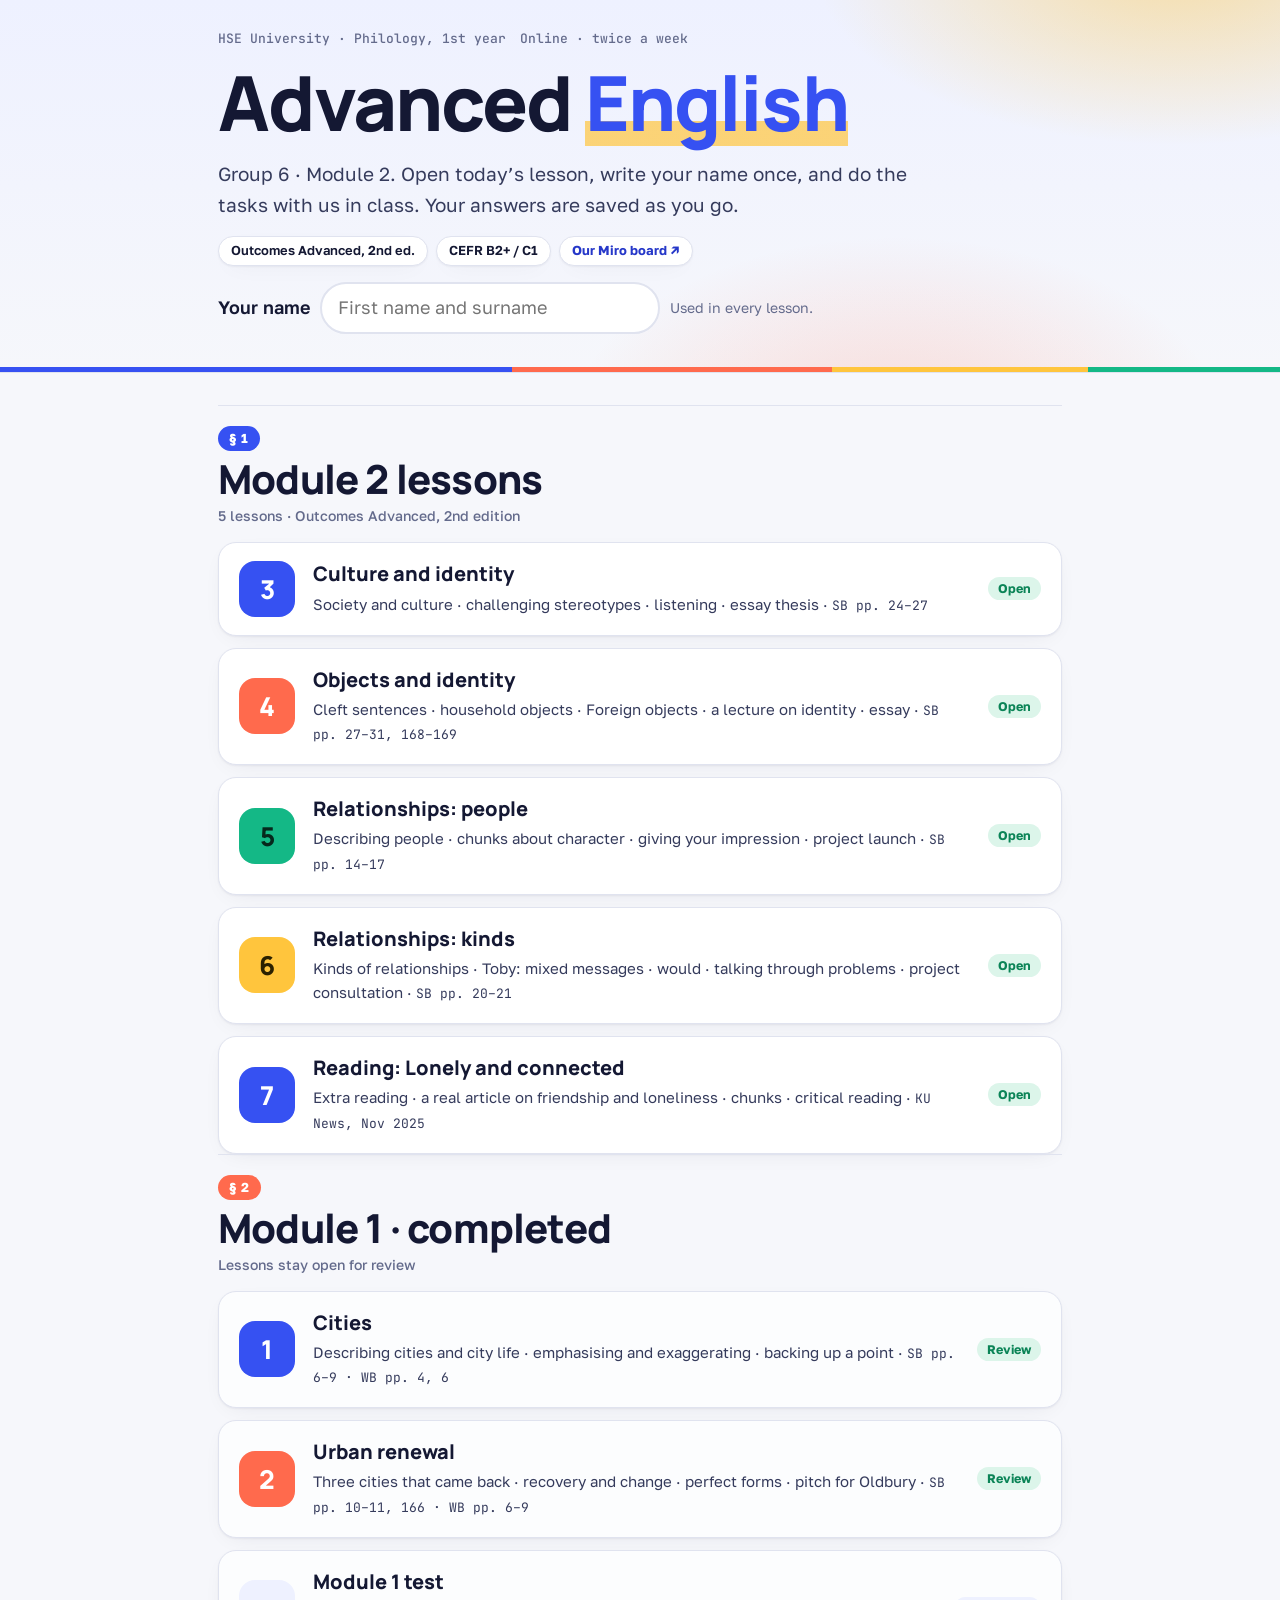
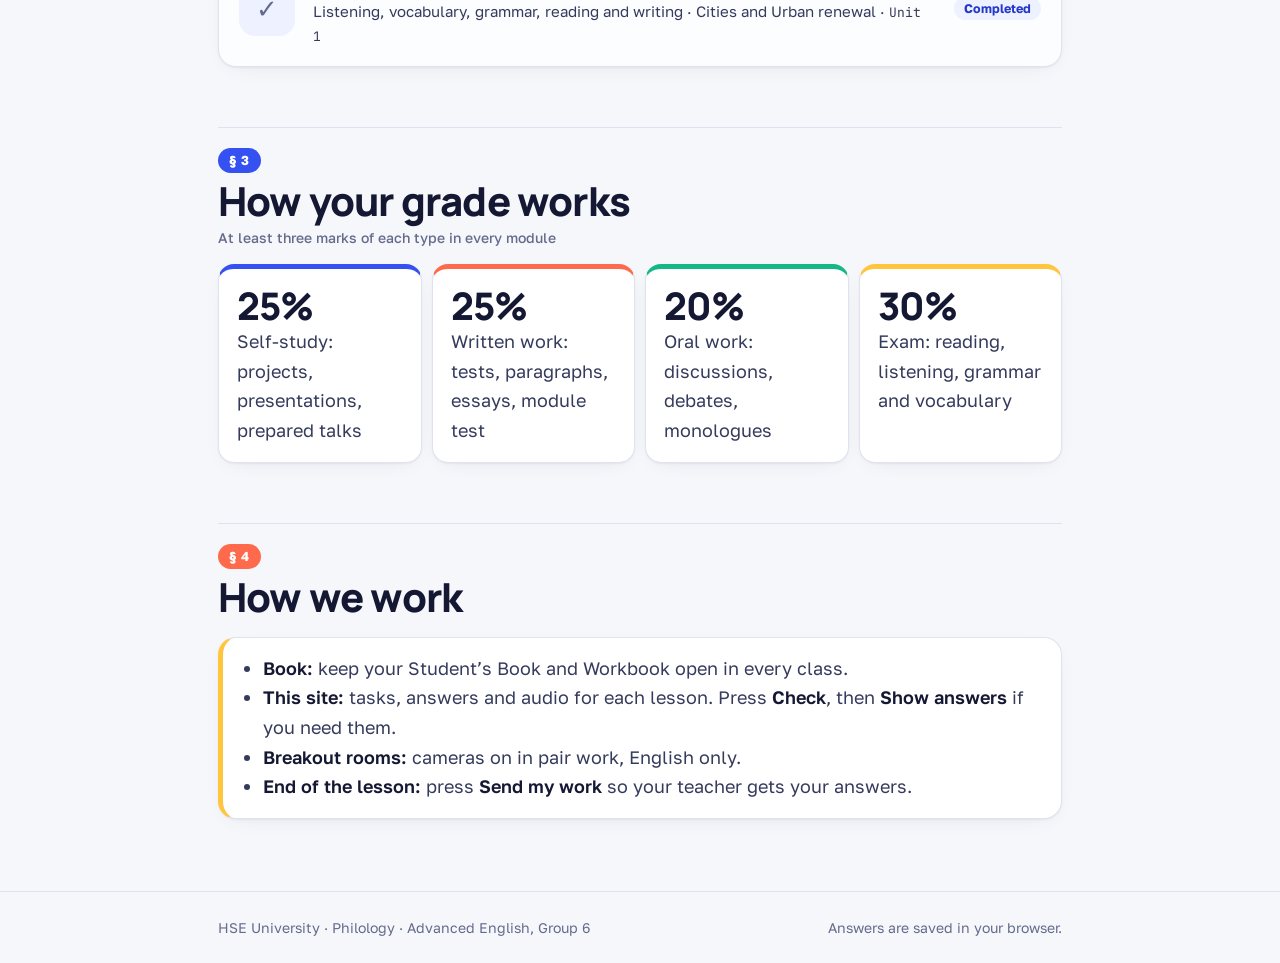
==== commit 0fb07a9a: "Extra lesson: Reading - Lonely and connected (KU News article, Nov 2025) Co-Authored-By: Claude Opus" ====
--- a/index.html
+++ b/index.html
@@ -8,7 +8,7 @@
 <link rel="preconnect" href="https://fonts.googleapis.com">
 <link rel="preconnect" href="https://fonts.gstatic.com" crossorigin>
 <link rel="stylesheet" href="https://fonts.googleapis.com/css2?family=Manrope:wght@500;700;800&family=Golos+Text:wght@400;500;600;700&family=JetBrains+Mono:wght@500;600&display=swap">
-<link rel="stylesheet" href="assets/style.css?v=202611180902">
+<link rel="stylesheet" href="assets/style.css?v=202611241014">
 </head>
 <body>
 <header class="hero"><div class="wrap">
@@ -45,8 +45,8 @@
 
 <footer><div class="wrap"><span>HSE University · Philology · Advanced English, Group 6</span><span>Answers are saved in your browser.</span></div></footer>
 
-<script src="assets/config.js?v=202611180902"></script>
-<script src="assets/course.js?v=202611180902"></script>
+<script src="assets/config.js?v=202611241014"></script>
+<script src="assets/course.js?v=202611241014"></script>
 <script>
 (function () {
   var CFG = window.SITE_CONFIG || {}, C = window.COURSE || { lessons: [] };
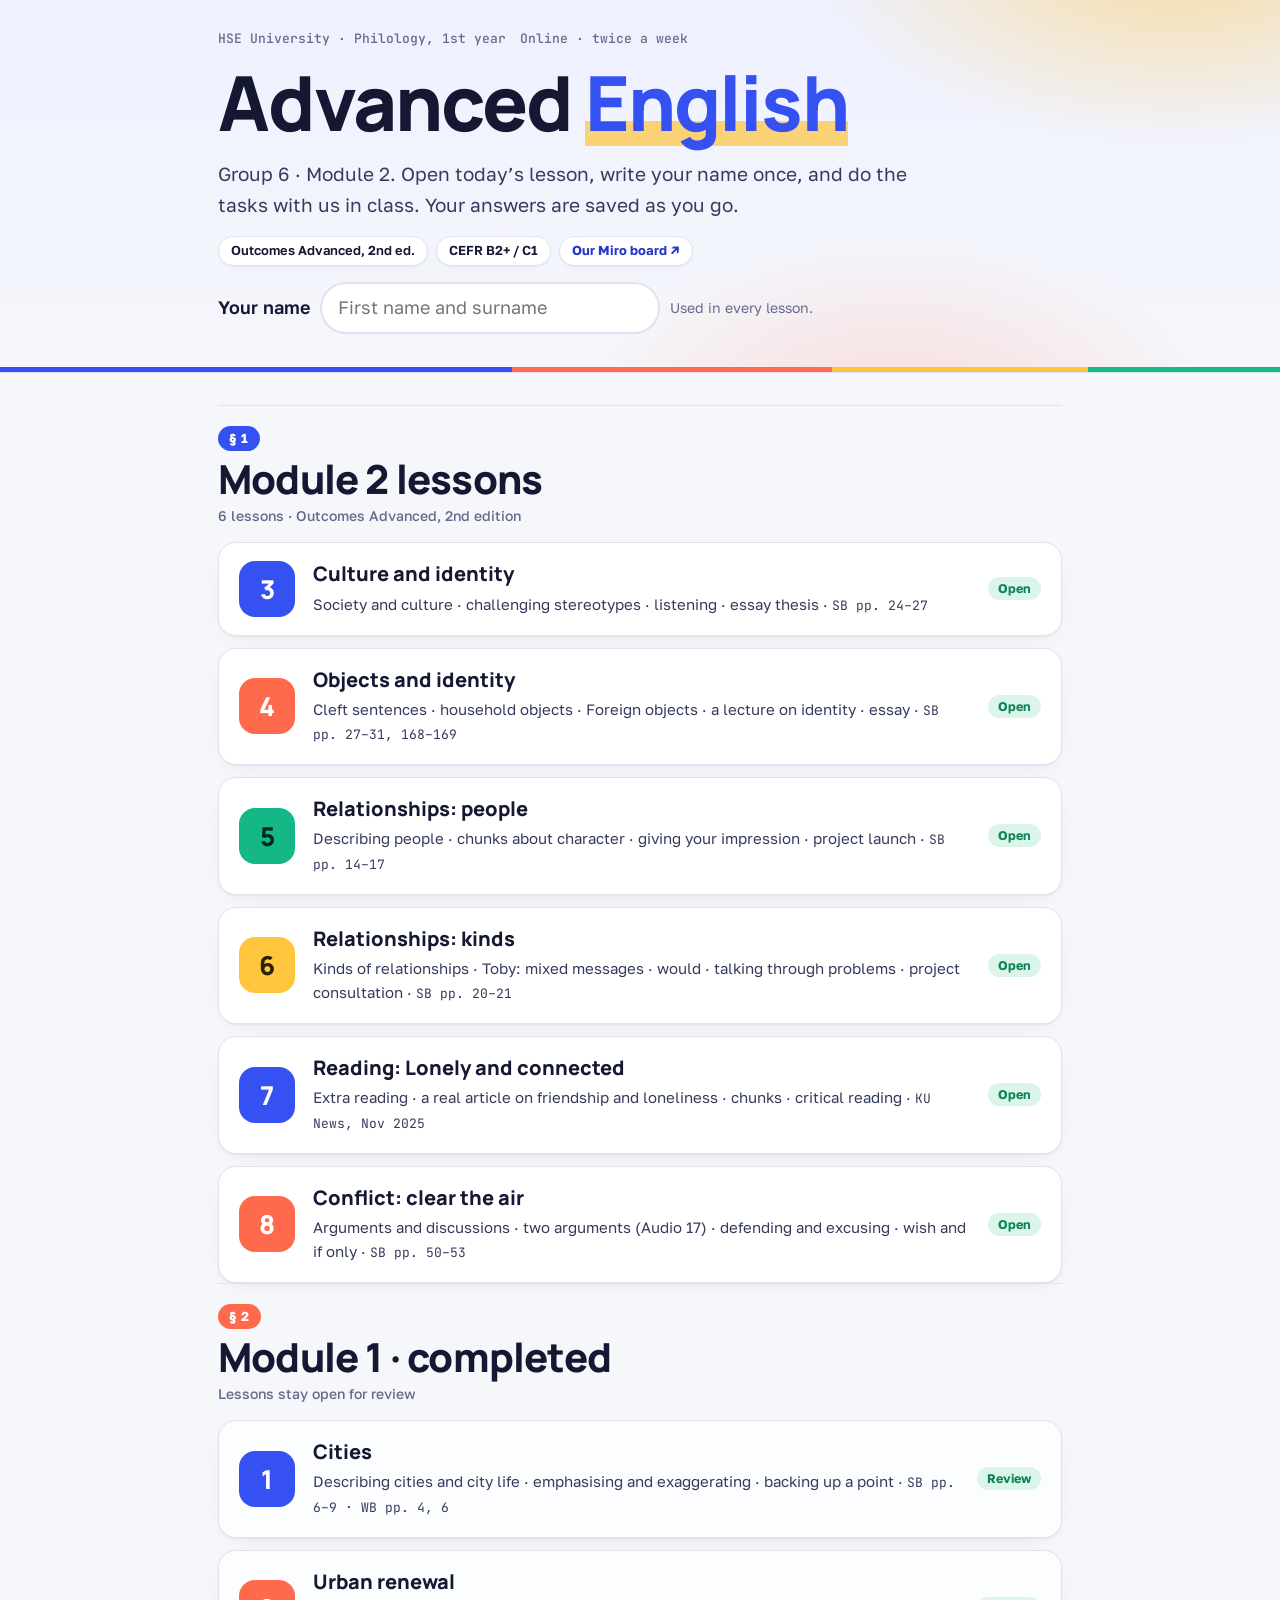
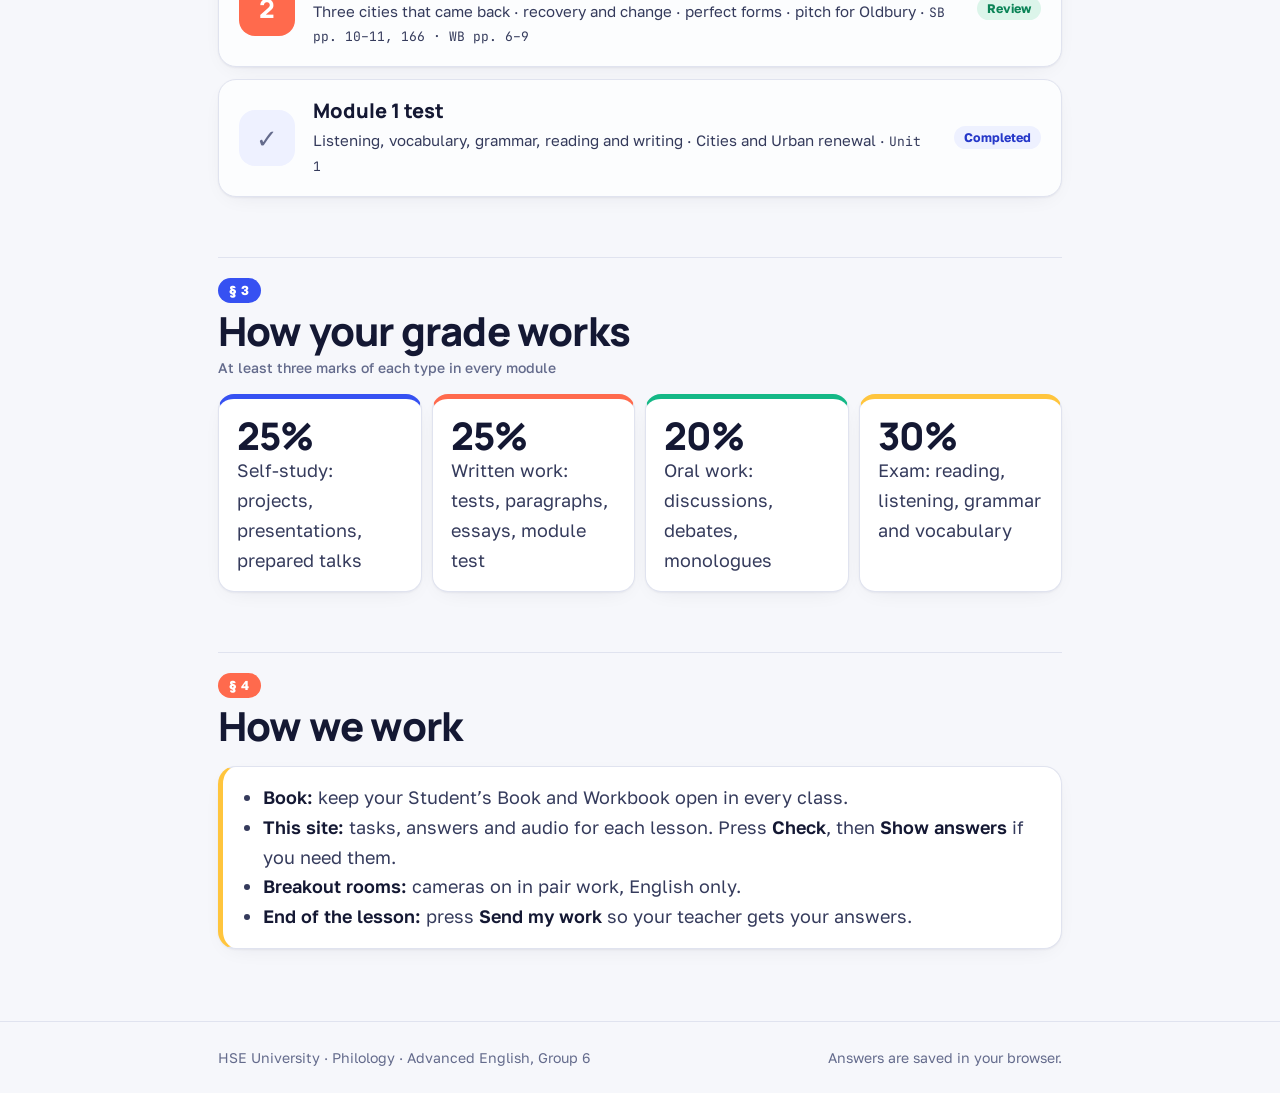
==== commit 45d55f64: "Unit 6 lesson: Conflict and resolution - clear the air (SB pp. 50-53) Co-Authored-By: Claude Opus 5." ====
--- a/index.html
+++ b/index.html
@@ -8,7 +8,7 @@
 <link rel="preconnect" href="https://fonts.googleapis.com">
 <link rel="preconnect" href="https://fonts.gstatic.com" crossorigin>
 <link rel="stylesheet" href="https://fonts.googleapis.com/css2?family=Manrope:wght@500;700;800&family=Golos+Text:wght@400;500;600;700&family=JetBrains+Mono:wght@500;600&display=swap">
-<link rel="stylesheet" href="assets/style.css?v=202611241014">
+<link rel="stylesheet" href="assets/style.css?v=202611252208">
 </head>
 <body>
 <header class="hero"><div class="wrap">
@@ -45,8 +45,8 @@
 
 <footer><div class="wrap"><span>HSE University · Philology · Advanced English, Group 6</span><span>Answers are saved in your browser.</span></div></footer>
 
-<script src="assets/config.js?v=202611241014"></script>
-<script src="assets/course.js?v=202611241014"></script>
+<script src="assets/config.js?v=202611252208"></script>
+<script src="assets/course.js?v=202611252208"></script>
 <script>
 (function () {
   var CFG = window.SITE_CONFIG || {}, C = window.COURSE || { lessons: [] };
